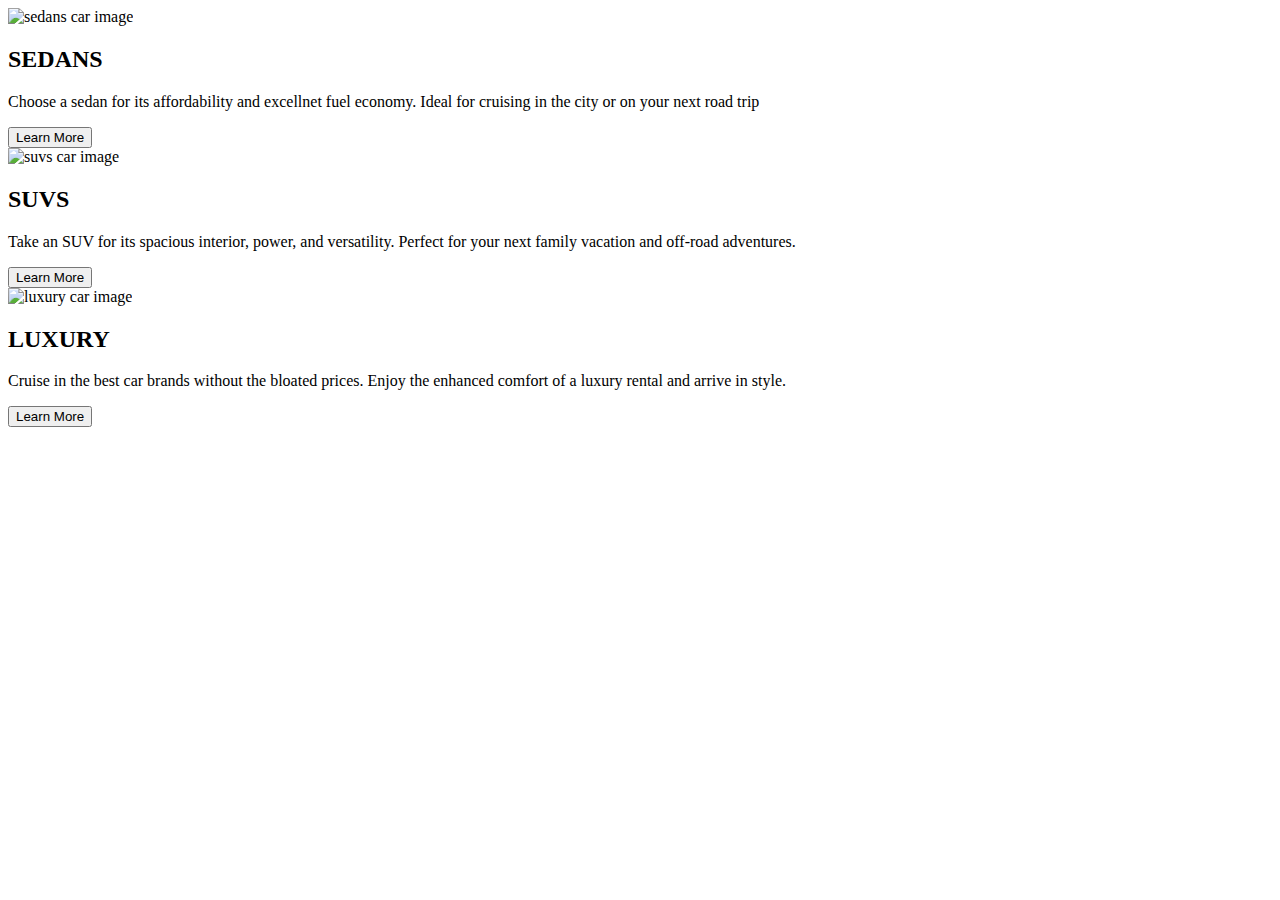
==== Fullstack Web/Flex and Grid Layout/index.html @ a3ead2cd "Cdesigned the flexbox tasks" ====
<!DOCTYPE html>
<html>

<head>
  <meta charset="utf-8">
  <meta name="viewport" content="width=device-width">
  <title>3-Column Card</title>
  <link href="/styles/style.css" rel="stylesheet" type="text/css" />
  <link href="https://fonts.googleapis.com/css2?family=Big+Shoulders+Display:wght@700&family=Lexend+Deca&family=Montserrat:wght@300&family=Oxygen&family=Oxygen+Mono&family=Work+Sans:wght@300&display=swap" rel="stylesheet">
</head>

<body>
  <main>
    <div class="container">
      <div class="sedans">
        <img src="/images/icon-sedans.svg" alt="sedans car image">
        <h2>SEDANS</h2>
        <p>Choose a sedan for its affordability and excellnet fuel economy. Ideal for cruising in the city or on your next road trip</p>
        <button class="info_button">Learn More</button>
      </div>
      <div class="suvs">
        <img src="/images/icon-suvs.svg" alt="suvs car image">
        <h2>SUVS</h2>
        <p>Take an SUV for its spacious interior, power, and versatility. Perfect for your next family vacation and off-road adventures.</p>
        <button class="info_button">Learn More</button>
      </div>
      <div class="luxury">
        <img src="/images/icon-luxury.svg" alt="luxury car image">
        <h2>LUXURY</h2>
        <p>Cruise in the best car brands without the bloated prices. Enjoy the enhanced comfort of a luxury rental and arrive in style.</p>
        <button class="info_button">Learn More</button>
      </div>
    </div>
  </main>

</body>

</html>
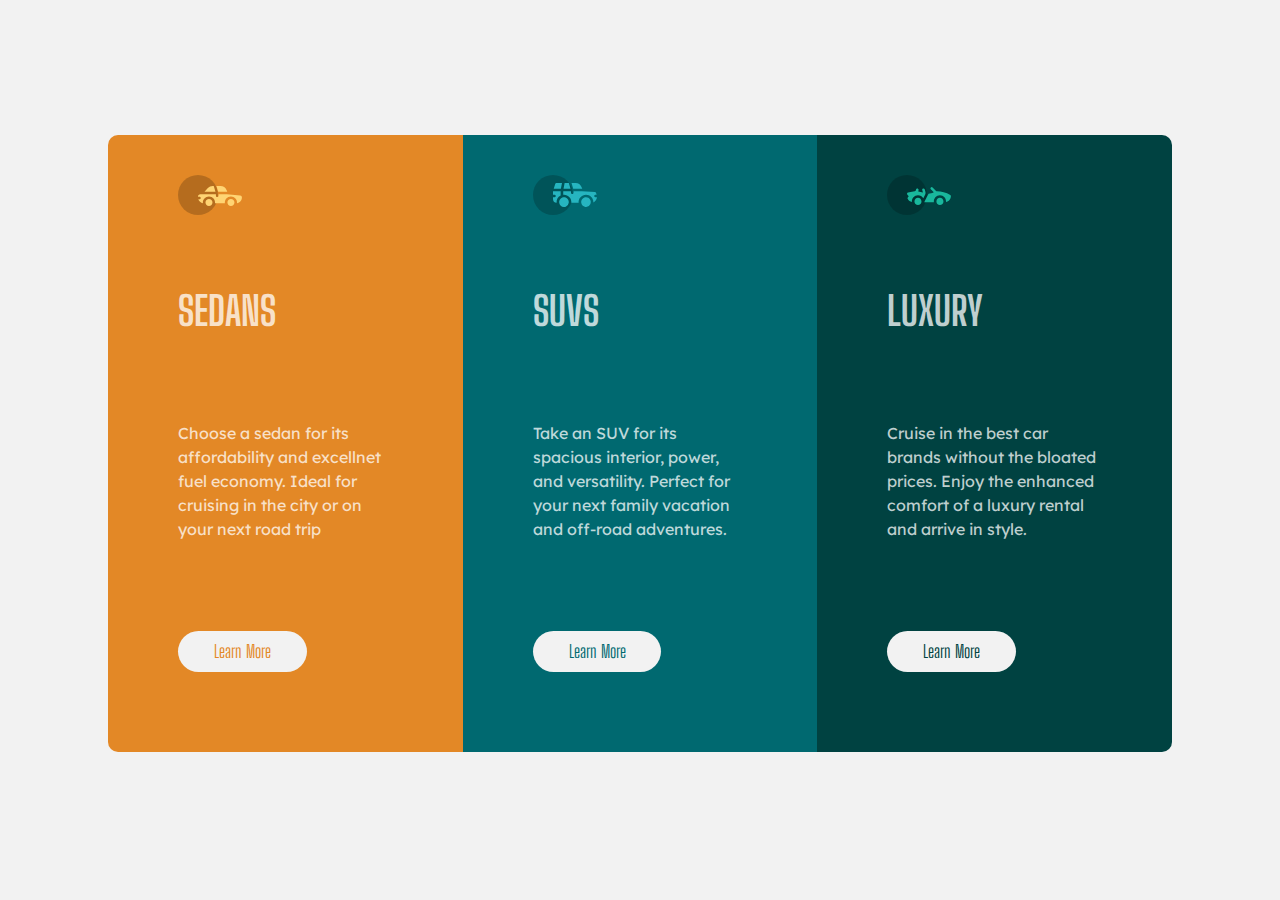
==== commit d65c4d72: "fixed lisnks" ====
--- a/Fullstack Web/Flex and Grid Layout/index.html
+++ b/Fullstack Web/Flex and Grid Layout/index.html
@@ -5,7 +5,7 @@
   <meta charset="utf-8">
   <meta name="viewport" content="width=device-width">
   <title>3-Column Card</title>
-  <link href="/styles/style.css" rel="stylesheet" type="text/css" />
+  <link href="/Fullstack Web/Flex and Grid Layout/styles/style.css" rel="stylesheet" type="text/css" />
   <link href="https://fonts.googleapis.com/css2?family=Big+Shoulders+Display:wght@700&family=Lexend+Deca&family=Montserrat:wght@300&family=Oxygen&family=Oxygen+Mono&family=Work+Sans:wght@300&display=swap" rel="stylesheet">
 </head>
 
@@ -13,19 +13,19 @@
   <main>
     <div class="container">
       <div class="sedans">
-        <img src="/images/icon-sedans.svg" alt="sedans car image">
+        <img src="/Fullstack Web/Flex and Grid Layout/images/icon-sedans.svg" alt="sedans car image">
         <h2>SEDANS</h2>
         <p>Choose a sedan for its affordability and excellnet fuel economy. Ideal for cruising in the city or on your next road trip</p>
         <button class="info_button">Learn More</button>
       </div>
       <div class="suvs">
-        <img src="/images/icon-suvs.svg" alt="suvs car image">
+        <img src="/Fullstack Web/Flex and Grid Layout/images/icon-suvs.svg" alt="suvs car image">
         <h2>SUVS</h2>
         <p>Take an SUV for its spacious interior, power, and versatility. Perfect for your next family vacation and off-road adventures.</p>
         <button class="info_button">Learn More</button>
       </div>
       <div class="luxury">
-        <img src="/images/icon-luxury.svg" alt="luxury car image">
+        <img src="/Fullstack Web/Flex and Grid Layout/images/icon-luxury.svg" alt="luxury car image">
         <h2>LUXURY</h2>
         <p>Cruise in the best car brands without the bloated prices. Enjoy the enhanced comfort of a luxury rental and arrive in style.</p>
         <button class="info_button">Learn More</button>
--- a/Fullstack Web/Flex and Grid Layout/styles/style.css
+++ b/Fullstack Web/Flex and Grid Layout/styles/style.css
@@ -0,0 +1,173 @@
+/*Project variables*/
+:root{
+    --big:'Big Shoulders Display', cursive;
+    --deca: 'Lexend Deca', sans-serif;
+    --transparent: hsl(0, 0%, 100%, 0.75);
+    --light_grey: hsl(0, 0%, 95%);
+    --body_font: 15px;
+    --bright_orange:hsl(31, 77%, 52%);
+    --dark_cyna:hsl(184, 100%, 22%);
+    --very_dark_cyan:hsl(179, 100%, 13%);
+  
+  }
+  /*Body Style*/
+  body{
+    
+    color: var(--transparent);
+    font-family:var(--deca);
+    line-height:1.5;
+    background-color:var(--light_grey);
+    min-height: 100%;
+  }
+  
+  /*Containter and main*/
+  main{
+    display:flex;
+    width: 100%;
+    margin: auto;
+    height: 80vh;
+    display: flex;
+    justify-content: center;
+    /*padding: 40px;*/
+  }
+  
+  .container{
+    display:flex;
+    justify-content: center;
+    align-items:center;
+    gap: 0;
+    padding: 100px;
+    width: 90%;
+    height: auto;
+    margin-top:150px;
+  }
+  
+  /*section designs*/
+  .sedans{
+    background-color:var(--bright_orange);
+    border-radius:10px 0px 0px 10px;  
+    width: 70%;
+    padding: 40px 70px 60px;
+  }
+  .sedans button{
+    color: var(--bright_orange);
+  }
+  .suvs{
+    background-color:var(--dark_cyna);
+    width: 70%;
+    padding: 40px 70px 60px;
+  }
+  .suvs button{
+    color: var(--dark_cyna);
+  }
+  .luxury{
+    background-color:var(--very_dark_cyan);
+    border-radius:0px 10px 10px 0px; 
+    width: 70%;
+    padding: 40px 70px 60px;
+  }
+  .luxury button{
+    color: var(--very_dark_cyan);
+  }
+  
+  /*text styles*/
+  h2{
+    font-family:var(--big);
+    font-size:2.5rem;
+    font-weight: 700;
+    color: var(--transparent);
+    margin: 60px 0 20px;
+  }
+  p{
+    font-size:1rem;
+    margin: 10px 0 30px;
+    padding: 60px 0;
+    font-weight: 400;
+  }
+  
+  /*Button style*/
+  .info_button{
+    cursor: pointer;
+    padding: 10px;
+    border-radius:25px;
+    background-color:var(--light_grey);
+    border:none;
+    font-size: 1.1em;
+    width: 60%;
+    font-family:var(--big);
+    margin-bottom:20px;
+  }
+  .info_button:hover{
+    background-color:var(--transparent);
+    border:2px solid var(--light_grey);
+    /*color:var(--ligh_grey);*/
+  }
+  
+  @media screen and (max-width:1100px) and (min-width:600px) {
+  
+      body {
+          margin: 0;
+          padding: 4px;
+      }
+  
+      main {
+          width: 100%;
+          height: fit-content;
+          margin: 0;
+          padding: 0;
+      }
+  
+      .container {
+          width: 100%;
+      }
+  
+      .sedan, .luxury, .suvs {
+          padding: 10px;
+      }
+  
+      p {
+          margin: 20px 0 10px;
+          padding: 40px 0;
+      }
+  
+      button {
+          width: 80%;
+          padding: 10px;
+      }
+  
+  }
+  @media screen and (max-width:600px) {
+      body {
+          margin: 0;
+          padding: 0;
+      }
+  
+      main {
+          width: 100%;
+          height: fit-content;
+          margin: 0;
+          padding: 0;
+      }
+  
+      .container {
+          display: block;
+          width: 100%;
+      }
+  
+      .sedans, .luxury, .suvs {
+          width: 100%;
+      }
+  
+      button {
+          margin: 0;
+          font-size: 1em;
+      }
+  
+      .suvs:first-child, .sedans:first-child, .luxury:first-child {
+          border-radius: 0;
+      }
+  
+      .suvs:last-child, .sedans:last-child, .luxury:last-child{
+          border-radius: 0;
+      }
+  }